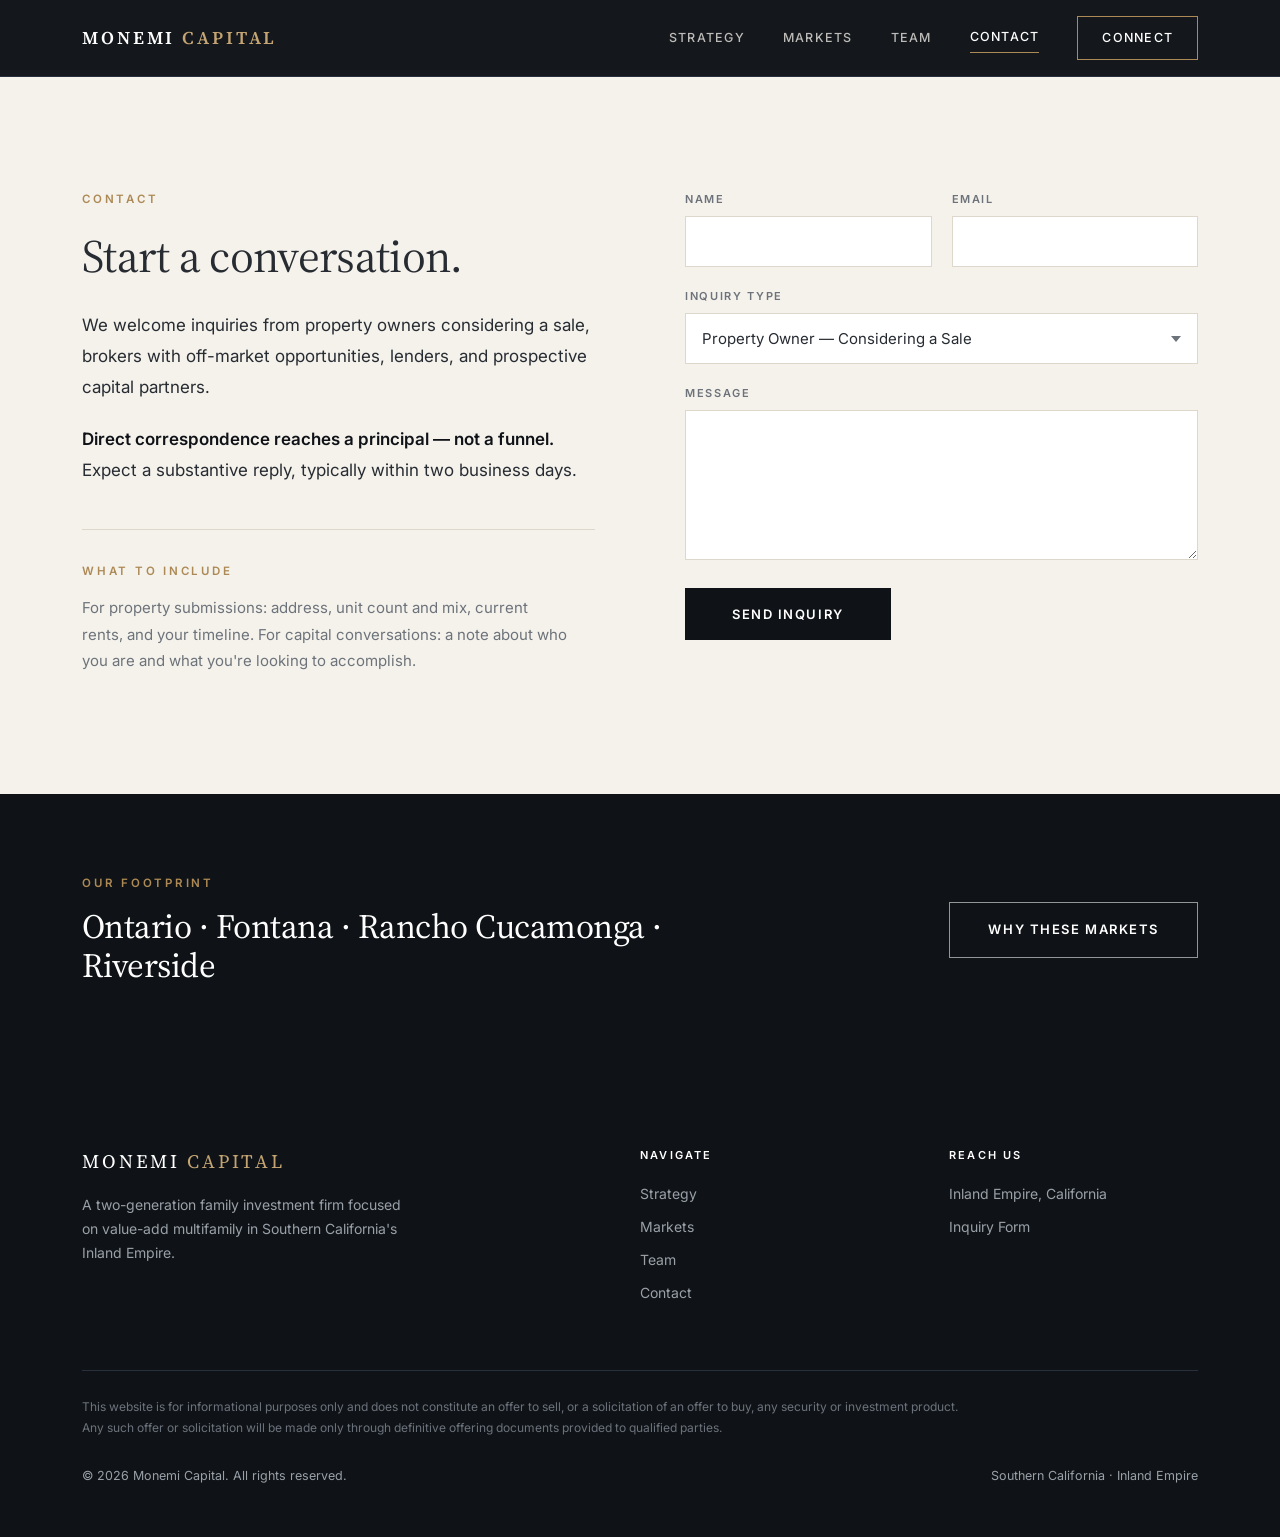
==== contact.html @ aad13a98 "Redesign as multi-page institutional site Five pages (home, strategy, markets, team, contact) plus t" ====
<!DOCTYPE html>
<html lang="en">
<head>
<meta charset="UTF-8">
<meta name="viewport" content="width=device-width, initial-scale=1.0">
<title>Contact — Monemi Capital</title>
<meta name="description" content="Contact Monemi Capital — acquisition opportunities, brokerage relationships, lending, and capital partnership inquiries. Every message reaches a principal.">
<link rel="canonical" href="https://monemicapital.com/contact.html">
<meta property="og:type" content="website">
<meta property="og:title" content="Contact — Monemi Capital">
<meta property="og:description" content="Direct correspondence reaches a principal — not a funnel.">
<meta property="og:url" content="https://monemicapital.com/contact.html">
<meta property="og:image" content="https://monemicapital.com/assets/hero.jpg">
<link rel="icon" href="data:image/svg+xml,%3Csvg xmlns='http://www.w3.org/2000/svg' viewBox='0 0 64 64'%3E%3Crect width='64' height='64' fill='%230f1317'/%3E%3Ctext x='32' y='45' font-family='Georgia,serif' font-size='36' fill='%23ad8a55' text-anchor='middle'%3EM%3C/text%3E%3C/svg%3E">
<link rel="preconnect" href="https://fonts.googleapis.com">
<link rel="preconnect" href="https://fonts.gstatic.com" crossorigin>
<link href="https://fonts.googleapis.com/css2?family=Source+Serif+4:opsz,wght@8..60,400;8..60,600&family=Inter:wght@400;500;600&display=swap" rel="stylesheet">
<link rel="stylesheet" href="styles.css">
</head>
<body>

<nav class="nav solid">
  <div class="wrap nav-inner">
    <a class="wordmark" href="index.html">Monemi <span>Capital</span></a>
    <div class="nav-links">
      <a href="strategy.html">Strategy</a>
      <a href="markets.html">Markets</a>
      <a href="team.html">Team</a>
      <a href="contact.html">Contact</a>
      <a class="nav-cta" href="contact.html">Connect</a>
    </div>
    <button class="menu-btn" aria-label="Menu"><span></span><span></span><span></span></button>
  </div>
</nav>
<div class="mobile-menu">
  <a href="index.html">Home</a>
  <a href="strategy.html">Strategy</a>
  <a href="markets.html">Markets</a>
  <a href="team.html">Team</a>
  <a href="contact.html">Contact</a>
</div>

<section style="padding-top:190px">
  <div class="wrap split text-first">
    <div class="reveal">
      <div class="label">Contact</div>
      <h2>Start a conversation.</h2>
      <div class="prose">
        <p>We welcome inquiries from property owners considering a sale, brokers with off-market opportunities, lenders, and prospective capital partners.</p>
        <p><strong>Direct correspondence reaches a principal — not a funnel.</strong> Expect a substantive reply, typically within two business days.</p>
      </div>
      <div style="margin-top:44px; border-top:1px solid var(--line); padding-top:32px">
        <div class="label" style="margin-bottom:14px">What to include</div>
        <p style="font-size:15px; color:var(--muted); max-width:54ch; line-height:1.75">For property submissions: address, unit count and mix, current rents, and your timeline. For capital conversations: a note about who you are and what you're looking to accomplish.</p>
      </div>
    </div>
    <form action="https://formsubmit.co/rjmonemi@gmail.com" method="POST" class="reveal d1">
      <input type="hidden" name="_subject" value="Monemi Capital — Website Inquiry">
      <input type="hidden" name="_next" value="https://monemicapital.com/thanks.html">
      <input type="text" name="_honey" style="display:none">
      <div class="field-row">
        <div>
          <label for="name">Name</label>
          <input type="text" id="name" name="name" required>
        </div>
        <div>
          <label for="email">Email</label>
          <input type="email" id="email" name="email" required>
        </div>
      </div>
      <div>
        <label for="interest">Inquiry Type</label>
        <select id="interest" name="inquiry_type">
          <option>Property Owner — Considering a Sale</option>
          <option>Broker — Off-Market Opportunity</option>
          <option>Lending Relationship</option>
          <option>Capital Partnership</option>
          <option>Other</option>
        </select>
      </div>
      <div>
        <label for="message">Message</label>
        <textarea id="message" name="message" required></textarea>
      </div>
      <button type="submit">Send Inquiry</button>
    </form>
  </div>
</section>

<section class="cta-band" style="padding:80px 0">
  <div class="wrap inner">
    <div class="reveal">
      <div class="label">Our Footprint</div>
      <h2 style="font-size:clamp(24px,3vw,34px)">Ontario · Fontana · Rancho Cucamonga · Riverside</h2>
    </div>
    <a class="btn btn-ghost reveal d1" href="markets.html">Why These Markets</a>
  </div>
</section>

<footer>
  <div class="wrap">
    <div class="foot-grid">
      <div>
        <div class="fm">Monemi <span>Capital</span></div>
        <p>A two-generation family investment firm focused on value-add multifamily in Southern California's Inland Empire.</p>
      </div>
      <div>
        <h4>Navigate</h4>
        <ul>
          <li><a href="strategy.html">Strategy</a></li>
          <li><a href="markets.html">Markets</a></li>
          <li><a href="team.html">Team</a></li>
          <li><a href="contact.html">Contact</a></li>
        </ul>
      </div>
      <div>
        <h4>Reach Us</h4>
        <ul>
          <li>Inland Empire, California</li>
          <li><a href="contact.html">Inquiry Form</a></li>
        </ul>
      </div>
    </div>
    <div class="disclaimer">This website is for informational purposes only and does not constitute an offer to sell, or a solicitation of an offer to buy, any security or investment product. Any such offer or solicitation will be made only through definitive offering documents provided to qualified parties.</div>
    <div class="foot-bottom">
      <div>&copy; <span id="year">2026</span> Monemi Capital. All rights reserved.</div>
      <div>Southern California · Inland Empire</div>
    </div>
  </div>
</footer>

<script src="main.js"></script>
</body>
</html>
---- styles.css ----
/* ============================================================
   Monemi Capital — shared styles
   ============================================================ */
:root {
  --ink: #0f1317;
  --ink-2: #151b21;
  --ink-3: #1c242c;
  --ivory: #f5f2ec;
  --ivory-2: #ece8e0;
  --card: #fbf9f5;
  --bronze: #ad8a55;
  --bronze-2: #c4a472;
  --text: #272c32;
  --muted: #6d737a;
  --inv: #ece9e3;
  --inv-muted: #99a0a8;
  --line: #ddd7cc;
  --line-dark: #28313b;
  --serif: 'Source Serif 4', Georgia, serif;
  --sans: 'Inter', 'Helvetica Neue', Arial, sans-serif;
}

* { margin: 0; padding: 0; box-sizing: border-box; }
html { scroll-behavior: smooth; }

body {
  font-family: var(--sans);
  color: var(--text);
  background: var(--ivory);
  font-size: 16px;
  line-height: 1.65;
  -webkit-font-smoothing: antialiased;
}

img { display: block; max-width: 100%; }
a { color: inherit; }

.wrap { max-width: 1180px; margin: 0 auto; padding: 0 32px; }
.wrap-narrow { max-width: 880px; margin: 0 auto; padding: 0 32px; }

/* ---------- Typography helpers ---------- */
.label {
  font-size: 11.5px;
  font-weight: 600;
  letter-spacing: 0.24em;
  text-transform: uppercase;
  color: var(--bronze);
  margin-bottom: 20px;
}
h1, h2, h3 { font-family: var(--serif); font-weight: 400; letter-spacing: -0.015em; }
h2 { font-size: clamp(30px, 4vw, 46px); line-height: 1.16; margin-bottom: 28px; }
.prose p { font-size: 17px; line-height: 1.8; margin-bottom: 22px; max-width: 70ch; }
.prose p:last-child { margin-bottom: 0; }
.prose strong { font-weight: 600; color: var(--ink); }

/* ---------- Buttons ---------- */
.btn {
  display: inline-block;
  padding: 16px 38px;
  background: var(--bronze);
  color: #fff;
  border: 1px solid var(--bronze);
  text-decoration: none;
  font-size: 13px;
  font-weight: 600;
  letter-spacing: 0.12em;
  text-transform: uppercase;
  transition: background .25s ease, border-color .25s ease, color .25s ease;
}
.btn:hover { background: #97774a; border-color: #97774a; }
.btn-ghost {
  background: transparent;
  color: #fff;
  border-color: rgba(255,255,255,.55);
}
.btn-ghost:hover { background: rgba(255,255,255,.1); border-color: #fff; }
.btn-ghost-dark {
  background: transparent;
  color: var(--ink);
  border-color: rgba(15,19,23,.4);
}
.btn-ghost-dark:hover { background: var(--ink); color: #fff; border-color: var(--ink); }

.text-link {
  display: inline-block;
  margin-top: 26px;
  color: var(--ink);
  text-decoration: none;
  font-size: 13px;
  font-weight: 600;
  letter-spacing: 0.12em;
  text-transform: uppercase;
  border-bottom: 1px solid var(--bronze);
  padding-bottom: 5px;
  transition: color .2s ease;
}
.text-link:hover { color: var(--bronze); }

/* ---------- Navigation ---------- */
.nav {
  position: fixed;
  top: 0; left: 0; right: 0;
  z-index: 200;
  transition: background .35s ease, border-color .35s ease, padding .35s ease;
  border-bottom: 1px solid transparent;
  background: linear-gradient(rgba(10,13,17,.55), rgba(10,13,17,0));
}
.nav.solid, .nav.scrolled {
  background: rgba(13,17,21,.97);
  border-bottom-color: var(--line-dark);
  backdrop-filter: blur(10px);
}
.nav-inner {
  display: flex;
  align-items: center;
  justify-content: space-between;
  height: 76px;
}
.nav.scrolled .nav-inner { height: 64px; }
.wordmark {
  font-family: var(--serif);
  font-size: 18px;
  font-weight: 600;
  letter-spacing: 0.16em;
  text-transform: uppercase;
  color: #fff;
  text-decoration: none;
  z-index: 220;
}
.wordmark span { color: var(--bronze-2); }
.nav-links { display: flex; align-items: center; gap: 38px; }
.nav-links a {
  color: rgba(236,233,227,.78);
  text-decoration: none;
  font-size: 12.5px;
  font-weight: 500;
  letter-spacing: 0.1em;
  text-transform: uppercase;
  transition: color .2s ease;
  padding: 4px 0;
}
.nav-links a:hover, .nav-links a.active { color: #fff; }
.nav-links a.active { border-bottom: 1px solid var(--bronze); }
.nav-cta {
  padding: 11px 24px !important;
  border: 1px solid var(--bronze);
  color: #fff !important;
}
.nav-cta:hover { background: var(--bronze); }

.menu-btn {
  display: none;
  background: none;
  border: none;
  cursor: pointer;
  z-index: 220;
  padding: 10px 0 10px 10px;
}
.menu-btn span {
  display: block;
  width: 26px; height: 2px;
  background: #fff;
  margin: 6px 0;
  transition: transform .3s ease, opacity .3s ease;
}
.menu-open .menu-btn span:nth-child(1) { transform: translateY(8px) rotate(45deg); }
.menu-open .menu-btn span:nth-child(2) { opacity: 0; }
.menu-open .menu-btn span:nth-child(3) { transform: translateY(-8px) rotate(-45deg); }

.mobile-menu {
  position: fixed;
  inset: 0;
  background: var(--ink);
  z-index: 210;
  display: flex;
  flex-direction: column;
  justify-content: center;
  padding: 0 36px;
  opacity: 0;
  visibility: hidden;
  transition: opacity .35s ease, visibility .35s ease;
}
.menu-open .mobile-menu { opacity: 1; visibility: visible; }
.mobile-menu a {
  font-family: var(--serif);
  font-size: 34px;
  color: var(--inv);
  text-decoration: none;
  padding: 14px 0;
  border-bottom: 1px solid var(--line-dark);
}
.mobile-menu a:hover { color: var(--bronze-2); }

/* ---------- Hero (home) ---------- */
.hero {
  position: relative;
  min-height: 92vh;
  display: flex;
  align-items: flex-end;
  color: #fff;
  background: var(--ink);
}
.hero-bg {
  position: absolute; inset: 0;
  background-size: cover;
  background-position: center;
}
.hero-bg::after {
  content: "";
  position: absolute; inset: 0;
  background:
    linear-gradient(180deg, rgba(10,13,17,.42) 0%, rgba(10,13,17,.25) 45%, rgba(10,13,17,.82) 100%);
}
.hero-content {
  position: relative;
  z-index: 2;
  width: 100%;
  padding: 0 0 96px;
}
.hero .label { color: var(--bronze-2); }
.hero h1 {
  font-size: clamp(42px, 6.2vw, 76px);
  line-height: 1.08;
  max-width: 850px;
  margin-bottom: 30px;
}
.hero .lede {
  max-width: 640px;
  font-size: 18px;
  line-height: 1.75;
  color: rgba(236,233,227,.85);
  margin-bottom: 44px;
}
.hero-actions { display: flex; gap: 18px; flex-wrap: wrap; }

/* ---------- Page hero (subpages) ---------- */
.page-hero {
  position: relative;
  min-height: 52vh;
  display: flex;
  align-items: flex-end;
  color: #fff;
  background: var(--ink);
}
.page-hero-bg {
  position: absolute; inset: 0;
  background-size: cover;
  background-position: center;
}
.page-hero-bg::after {
  content: "";
  position: absolute; inset: 0;
  background: linear-gradient(180deg, rgba(10,13,17,.5) 0%, rgba(10,13,17,.78) 100%);
}
.page-hero .wrap { position: relative; z-index: 2; padding-bottom: 64px; padding-top: 160px; }
.page-hero h1 { font-size: clamp(38px, 5vw, 62px); line-height: 1.1; max-width: 800px; }
.page-hero .label { color: var(--bronze-2); margin-bottom: 16px; }
.page-hero .sub {
  margin-top: 20px;
  max-width: 620px;
  font-size: 17px;
  color: rgba(236,233,227,.82);
}

/* ---------- Sections ---------- */
section { padding: 120px 0; }
section.tight { padding: 90px 0; }
.dark { background: var(--ink); color: var(--inv); }
.dark h2 { color: #fff; }
.dark .prose p { color: var(--inv-muted); }
.tinted { background: var(--ivory-2); }

/* statement band */
.statement {
  font-family: var(--serif);
  font-size: clamp(24px, 3vw, 36px);
  line-height: 1.4;
  max-width: 880px;
}
.statement em { font-style: normal; color: var(--bronze); }

/* ---------- Stats band ---------- */
.stats {
  display: grid;
  grid-template-columns: repeat(4, 1fr);
  border-top: 1px solid var(--line-dark);
}
.stats > div { padding: 38px 36px 0 0; }
.stats dt {
  font-size: 11px;
  font-weight: 600;
  letter-spacing: 0.2em;
  text-transform: uppercase;
  color: var(--inv-muted);
  margin-bottom: 12px;
}
.stats dd {
  font-family: var(--serif);
  font-size: clamp(30px, 3vw, 44px);
  color: #fff;
  line-height: 1.1;
}
.stats dd small {
  display: block;
  font-family: var(--sans);
  font-size: 13px;
  color: var(--inv-muted);
  margin-top: 10px;
  line-height: 1.5;
}

/* ---------- Split layouts ---------- */
.split {
  display: grid;
  grid-template-columns: 1fr 1fr;
  gap: 90px;
  align-items: center;
}
.split.text-first { align-items: start; }
.frame { overflow: hidden; }
.frame img {
  width: 100%; height: 100%;
  object-fit: cover;
  transition: transform 1.2s cubic-bezier(.2,.6,.2,1);
}
.frame:hover img { transform: scale(1.045); }
.frame.tall { aspect-ratio: 4/4.6; }
.frame.wide { aspect-ratio: 16/10; }

/* ---------- Phase grid ---------- */
.phases {
  display: grid;
  grid-template-columns: repeat(2, 1fr);
  gap: 1px;
  background: var(--line-dark);
  border: 1px solid var(--line-dark);
}
.phase { background: var(--ink-2); padding: 46px 42px; transition: background .3s ease; }
.phase:hover { background: var(--ink-3); }
.phase .num {
  font-family: var(--serif);
  font-size: 15px;
  color: var(--bronze-2);
  letter-spacing: .12em;
  margin-bottom: 18px;
}
.phase h3 { font-size: 23px; color: #fff; margin-bottom: 14px; }
.phase p { font-size: 15px; line-height: 1.75; color: var(--inv-muted); }

/* light variant */
.phases.light { background: var(--line); border-color: var(--line); }
.phases.light .phase { background: var(--card); }
.phases.light .phase:hover { background: #fff; }
.phases.light .phase h3 { color: var(--ink); }
.phases.light .phase p { color: var(--muted); }

/* ---------- Detail grid ---------- */
.detail-grid {
  display: grid;
  grid-template-columns: repeat(3, 1fr);
  border-top: 1px solid var(--line);
  border-left: 1px solid var(--line);
}
.detail-grid > div {
  border-right: 1px solid var(--line);
  border-bottom: 1px solid var(--line);
  padding: 34px 30px;
  background: var(--card);
}
.detail-grid h3 {
  font-family: var(--sans);
  font-size: 11px;
  font-weight: 600;
  letter-spacing: .18em;
  text-transform: uppercase;
  color: var(--muted);
  margin-bottom: 12px;
}
.detail-grid p { font-family: var(--serif); font-size: 19px; line-height: 1.45; }

/* ---------- Market cards ---------- */
.market-grid {
  display: grid;
  grid-template-columns: repeat(2, 1fr);
  gap: 28px;
}
.market-card {
  background: var(--card);
  border: 1px solid var(--line);
  border-top: 3px solid var(--bronze);
  padding: 44px 40px;
}
.market-card h3 { font-size: 26px; margin-bottom: 6px; }
.market-card .tag {
  font-size: 11px;
  font-weight: 600;
  letter-spacing: .18em;
  text-transform: uppercase;
  color: var(--bronze);
  margin-bottom: 18px;
}
.market-card p { font-size: 15.5px; line-height: 1.75; color: var(--muted); }

/* ---------- Team ---------- */
.member-row {
  display: grid;
  grid-template-columns: 280px 1fr;
  gap: 70px;
  padding: 70px 0;
  border-top: 1px solid var(--line);
  align-items: start;
}
.member-row:last-of-type { border-bottom: 1px solid var(--line); }
.monogram {
  aspect-ratio: 1/1.1;
  background: var(--ink);
  display: flex;
  align-items: center;
  justify-content: center;
  font-family: var(--serif);
  font-size: 56px;
  color: var(--bronze-2);
  letter-spacing: .05em;
}
.member-row h3 { font-size: 30px; margin-bottom: 6px; }
.member-row .role {
  font-size: 12px;
  font-weight: 600;
  letter-spacing: .16em;
  text-transform: uppercase;
  color: var(--bronze);
  margin-bottom: 24px;
}
.member-row p { font-size: 16px; line-height: 1.8; margin-bottom: 18px; max-width: 64ch; }
.member-row p:last-child { margin-bottom: 0; }
.member-row .edu {
  font-size: 14px;
  color: var(--muted);
  border-left: 2px solid var(--bronze);
  padding-left: 18px;
  line-height: 1.7;
}

/* ---------- Value trio ---------- */
.trio {
  display: grid;
  grid-template-columns: repeat(3, 1fr);
  gap: 60px;
}
.trio h3 { font-size: 21px; margin-bottom: 14px; }
.trio h3::before {
  content: "";
  display: block;
  width: 34px; height: 2px;
  background: var(--bronze);
  margin-bottom: 22px;
}
.trio p { font-size: 15px; line-height: 1.75; color: var(--muted); }
.dark .trio p { color: var(--inv-muted); }

/* ---------- CTA band ---------- */
.cta-band { background: var(--ink); color: #fff; padding: 110px 0; }
.cta-band .inner {
  display: flex;
  align-items: center;
  justify-content: space-between;
  gap: 50px;
  flex-wrap: wrap;
}
.cta-band h2 { margin-bottom: 0; max-width: 640px; }
.cta-band .label { margin-bottom: 14px; }

/* ---------- Forms ---------- */
form { display: grid; gap: 20px; }
.field-row { display: grid; grid-template-columns: 1fr 1fr; gap: 20px; }
label {
  display: block;
  font-size: 11px;
  font-weight: 600;
  letter-spacing: .15em;
  text-transform: uppercase;
  color: var(--muted);
  margin-bottom: 8px;
}
input, textarea, select {
  width: 100%;
  padding: 15px 16px;
  border: 1px solid var(--line);
  background: #fff;
  font-family: var(--sans);
  font-size: 15px;
  color: var(--text);
  transition: border-color .2s ease;
  border-radius: 0;
  appearance: none;
  -webkit-appearance: none;
}
select {
  background-image: url("data:image/svg+xml;charset=utf8,%3Csvg xmlns='http://www.w3.org/2000/svg' width='10' height='6'%3E%3Cpath d='M0 0l5 6 5-6z' fill='%236d737a'/%3E%3C/svg%3E");
  background-repeat: no-repeat;
  background-position: right 16px center;
}
input:focus, textarea:focus, select:focus { outline: none; border-color: var(--bronze); }
textarea { resize: vertical; min-height: 150px; }
button[type="submit"] {
  justify-self: start;
  padding: 17px 46px;
  background: var(--ink);
  color: #fff;
  border: 1px solid var(--ink);
  font-family: var(--sans);
  font-size: 13px;
  font-weight: 600;
  letter-spacing: .12em;
  text-transform: uppercase;
  cursor: pointer;
  transition: background .25s ease;
}
button[type="submit"]:hover { background: var(--bronze); border-color: var(--bronze); }

/* ---------- Footer ---------- */
footer {
  background: var(--ink);
  color: var(--inv-muted);
  padding: 80px 0 50px;
  font-size: 14px;
}
.foot-grid {
  display: grid;
  grid-template-columns: 2fr 1fr 1fr;
  gap: 60px;
  padding-bottom: 56px;
  border-bottom: 1px solid var(--line-dark);
}
.foot-grid .fm {
  font-family: var(--serif);
  font-size: 19px;
  letter-spacing: .15em;
  text-transform: uppercase;
  color: #fff;
  margin-bottom: 16px;
}
.foot-grid .fm span { color: var(--bronze-2); }
.foot-grid p { max-width: 36ch; line-height: 1.7; }
.foot-grid h4 {
  font-family: var(--sans);
  font-size: 11px;
  font-weight: 600;
  letter-spacing: .2em;
  text-transform: uppercase;
  color: #fff;
  margin-bottom: 18px;
}
.foot-grid ul { list-style: none; }
.foot-grid li { margin-bottom: 10px; }
.foot-grid a { color: var(--inv-muted); text-decoration: none; transition: color .2s ease; }
.foot-grid a:hover { color: #fff; }
.foot-bottom {
  display: flex;
  justify-content: space-between;
  gap: 20px;
  flex-wrap: wrap;
  padding-top: 28px;
  font-size: 12.5px;
}
.disclaimer {
  margin-top: 26px;
  font-size: 12px;
  line-height: 1.7;
  color: #6c727c;
  max-width: 900px;
}

/* ---------- Reveal animations ---------- */
.reveal {
  opacity: 0;
  transform: translateY(26px);
  transition: opacity .9s cubic-bezier(.2,.6,.2,1), transform .9s cubic-bezier(.2,.6,.2,1);
}
.reveal.in { opacity: 1; transform: none; }
.reveal.d1 { transition-delay: .12s; }
.reveal.d2 { transition-delay: .24s; }
.reveal.d3 { transition-delay: .36s; }
@media (prefers-reduced-motion: reduce) {
  .reveal { opacity: 1; transform: none; transition: none; }
  html { scroll-behavior: auto; }
}

/* ---------- Responsive ---------- */
@media (max-width: 980px) {
  .split { grid-template-columns: 1fr; gap: 50px; }
  .stats { grid-template-columns: repeat(2, 1fr); gap: 0 30px; }
  .trio { grid-template-columns: 1fr; gap: 44px; }
  .member-row { grid-template-columns: 1fr; gap: 36px; }
  .monogram { max-width: 220px; }
  .detail-grid { grid-template-columns: repeat(2, 1fr); }
}
@media (max-width: 820px) {
  .nav-links { display: none; }
  .menu-btn { display: block; }
  section { padding: 84px 0; }
  .hero { min-height: 86vh; }
  .hero-content { padding-bottom: 70px; }
  .phases { grid-template-columns: 1fr; }
  .market-grid { grid-template-columns: 1fr; }
  .field-row { grid-template-columns: 1fr; }
  .foot-grid { grid-template-columns: 1fr; gap: 40px; }
  .cta-band .inner { flex-direction: column; align-items: flex-start; }
}
@media (max-width: 560px) {
  .wrap, .wrap-narrow { padding: 0 22px; }
  .detail-grid { grid-template-columns: 1fr; }
  .stats { grid-template-columns: 1fr 1fr; }
}
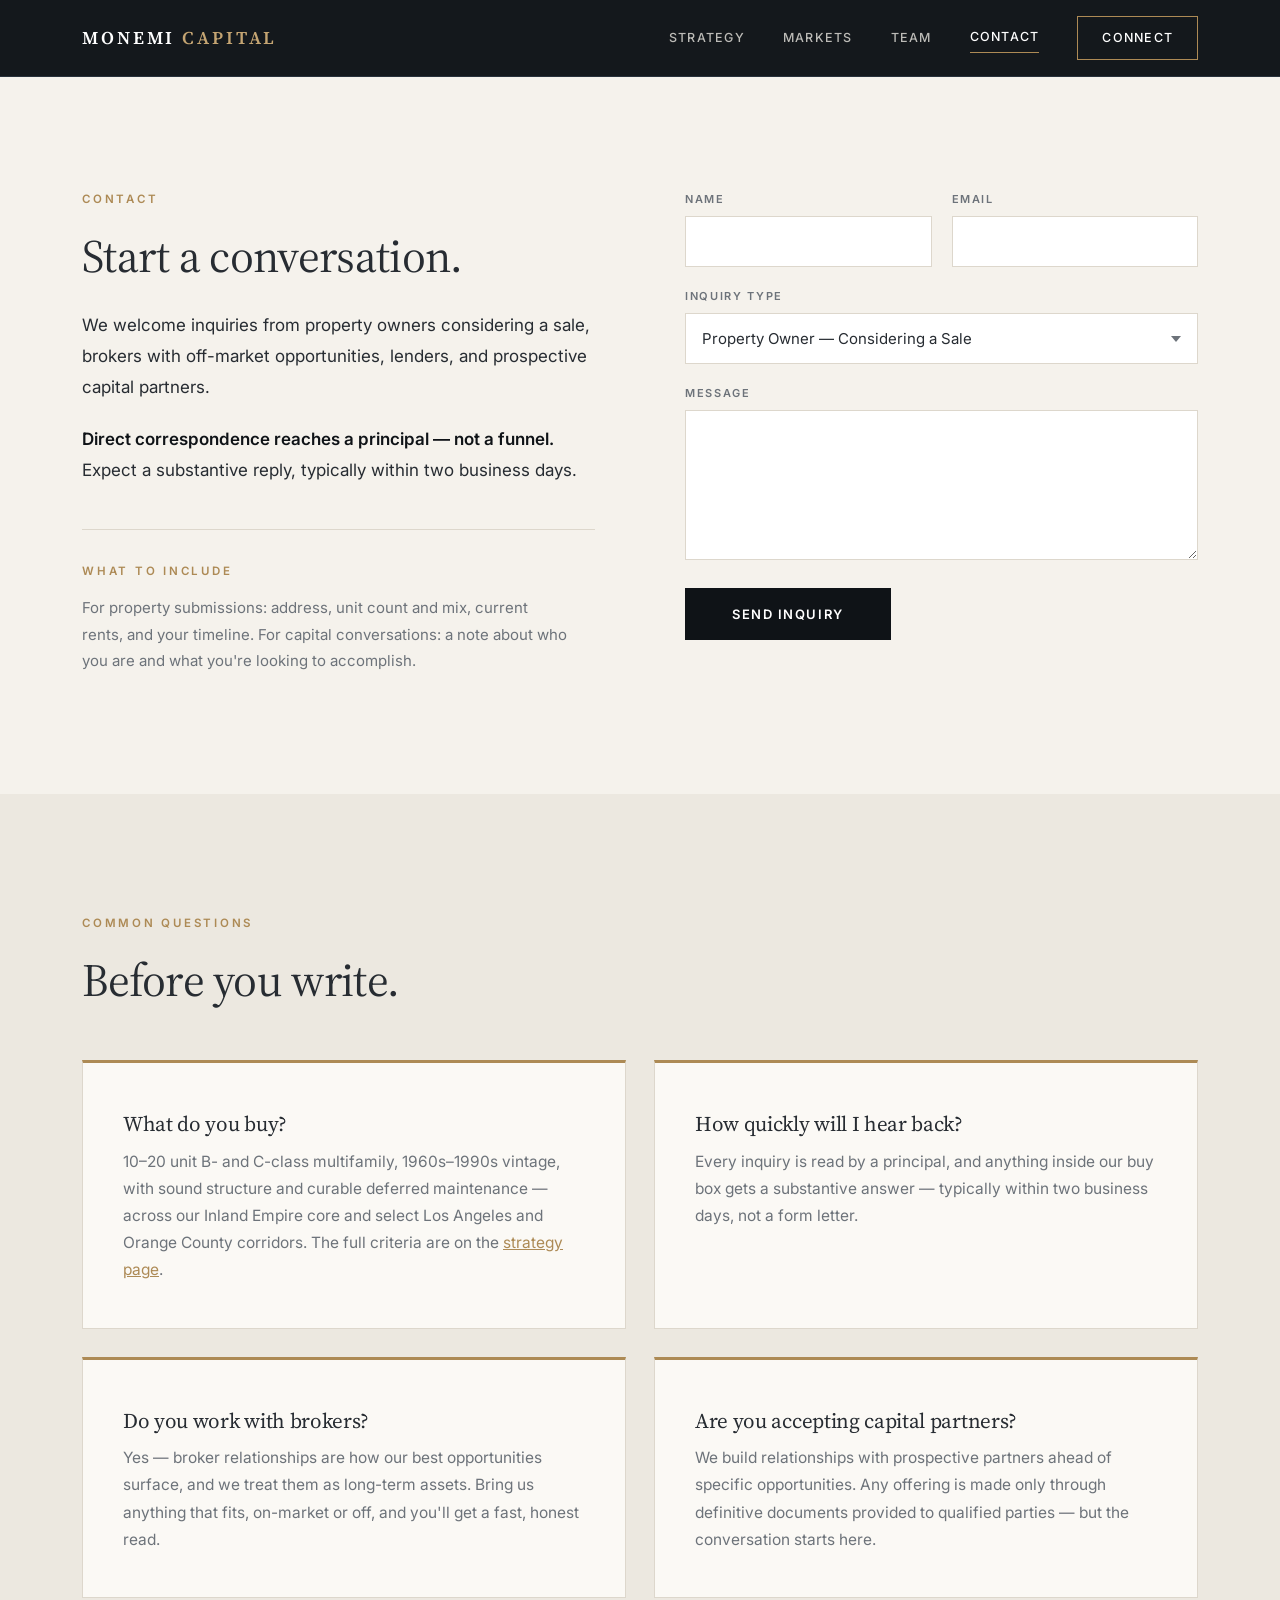
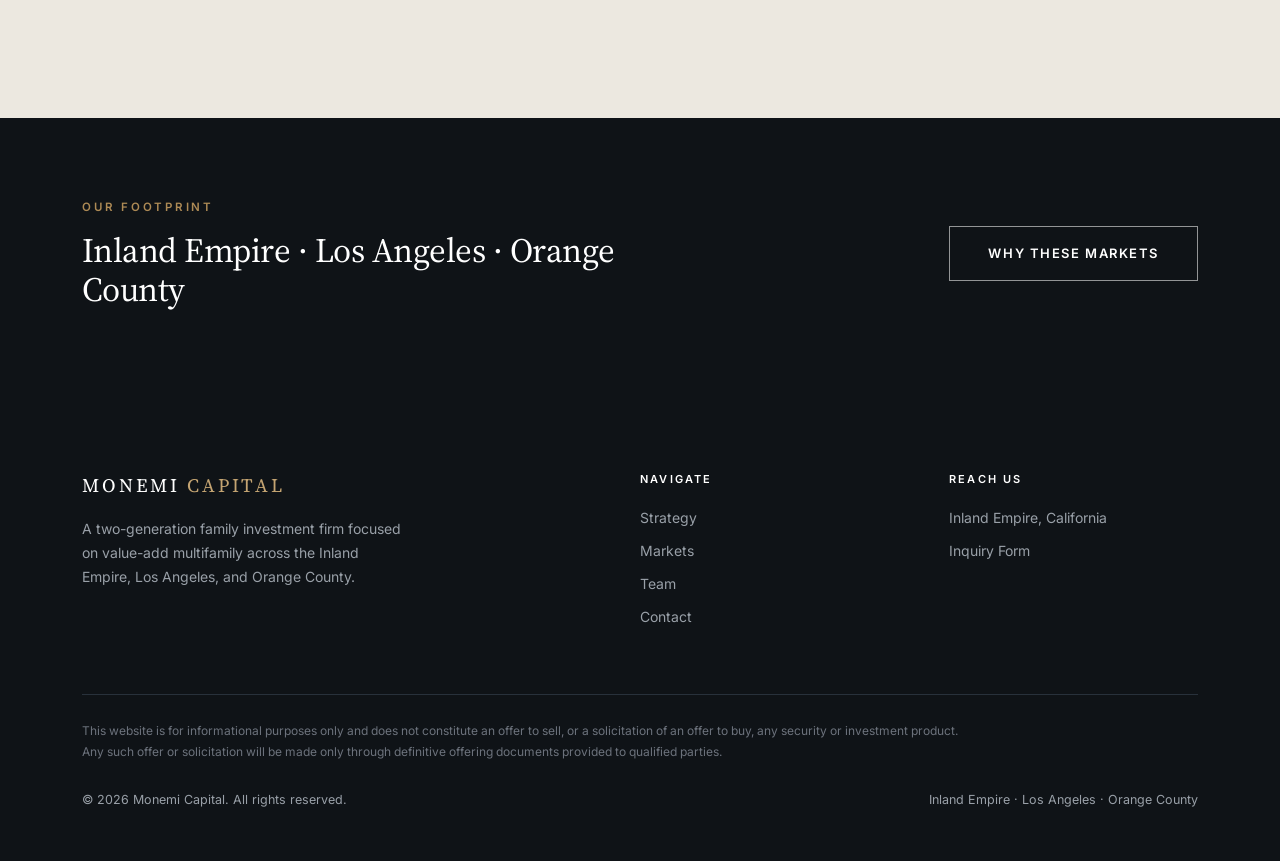
==== commit 218fcf11: "Expand footprint to LA and Orange County; add 40-year heritage - Geography: IE core plus selective L" ====
--- a/contact.html
+++ b/contact.html
@@ -56,6 +56,7 @@
     </div>
     <form action="https://formsubmit.co/rjmonemi@gmail.com" method="POST" class="reveal d1">
       <input type="hidden" name="_subject" value="Monemi Capital — Website Inquiry">
+      <input type="hidden" name="_cc" value="ssmonemi@yahoo.com">
       <input type="hidden" name="_next" value="https://monemicapital.com/thanks.html">
       <input type="text" name="_honey" style="display:none">
       <div class="field-row">
@@ -87,11 +88,36 @@
   </div>
 </section>
 
+<section class="tinted">
+  <div class="wrap">
+    <div class="label reveal">Common Questions</div>
+    <h2 class="reveal d1">Before you write.</h2>
+    <div class="market-grid" style="margin-top:54px">
+      <div class="market-card reveal">
+        <h3 style="font-size:21px">What do you buy?</h3>
+        <p>10–20 unit B- and C-class multifamily, 1960s–1990s vintage, with sound structure and curable deferred maintenance — across our Inland Empire core and select Los Angeles and Orange County corridors. The full criteria are on the <a href="strategy.html" style="color:var(--bronze)">strategy page</a>.</p>
+      </div>
+      <div class="market-card reveal d1">
+        <h3 style="font-size:21px">How quickly will I hear back?</h3>
+        <p>Every inquiry is read by a principal, and anything inside our buy box gets a substantive answer — typically within two business days, not a form letter.</p>
+      </div>
+      <div class="market-card reveal">
+        <h3 style="font-size:21px">Do you work with brokers?</h3>
+        <p>Yes — broker relationships are how our best opportunities surface, and we treat them as long-term assets. Bring us anything that fits, on-market or off, and you'll get a fast, honest read.</p>
+      </div>
+      <div class="market-card reveal d1">
+        <h3 style="font-size:21px">Are you accepting capital partners?</h3>
+        <p>We build relationships with prospective partners ahead of specific opportunities. Any offering is made only through definitive documents provided to qualified parties — but the conversation starts here.</p>
+      </div>
+    </div>
+  </div>
+</section>
+
 <section class="cta-band" style="padding:80px 0">
   <div class="wrap inner">
     <div class="reveal">
       <div class="label">Our Footprint</div>
-      <h2 style="font-size:clamp(24px,3vw,34px)">Ontario · Fontana · Rancho Cucamonga · Riverside</h2>
+      <h2 style="font-size:clamp(24px,3vw,34px)">Inland Empire · Los Angeles · Orange County</h2>
     </div>
     <a class="btn btn-ghost reveal d1" href="markets.html">Why These Markets</a>
   </div>
@@ -102,7 +128,7 @@
     <div class="foot-grid">
       <div>
         <div class="fm">Monemi <span>Capital</span></div>
-        <p>A two-generation family investment firm focused on value-add multifamily in Southern California's Inland Empire.</p>
+        <p>A two-generation family investment firm focused on value-add multifamily across the Inland Empire, Los Angeles, and Orange County.</p>
       </div>
       <div>
         <h4>Navigate</h4>
@@ -124,7 +150,7 @@
     <div class="disclaimer">This website is for informational purposes only and does not constitute an offer to sell, or a solicitation of an offer to buy, any security or investment product. Any such offer or solicitation will be made only through definitive offering documents provided to qualified parties.</div>
     <div class="foot-bottom">
       <div>&copy; <span id="year">2026</span> Monemi Capital. All rights reserved.</div>
-      <div>Southern California · Inland Empire</div>
+      <div>Inland Empire · Los Angeles · Orange County</div>
     </div>
   </div>
 </footer>
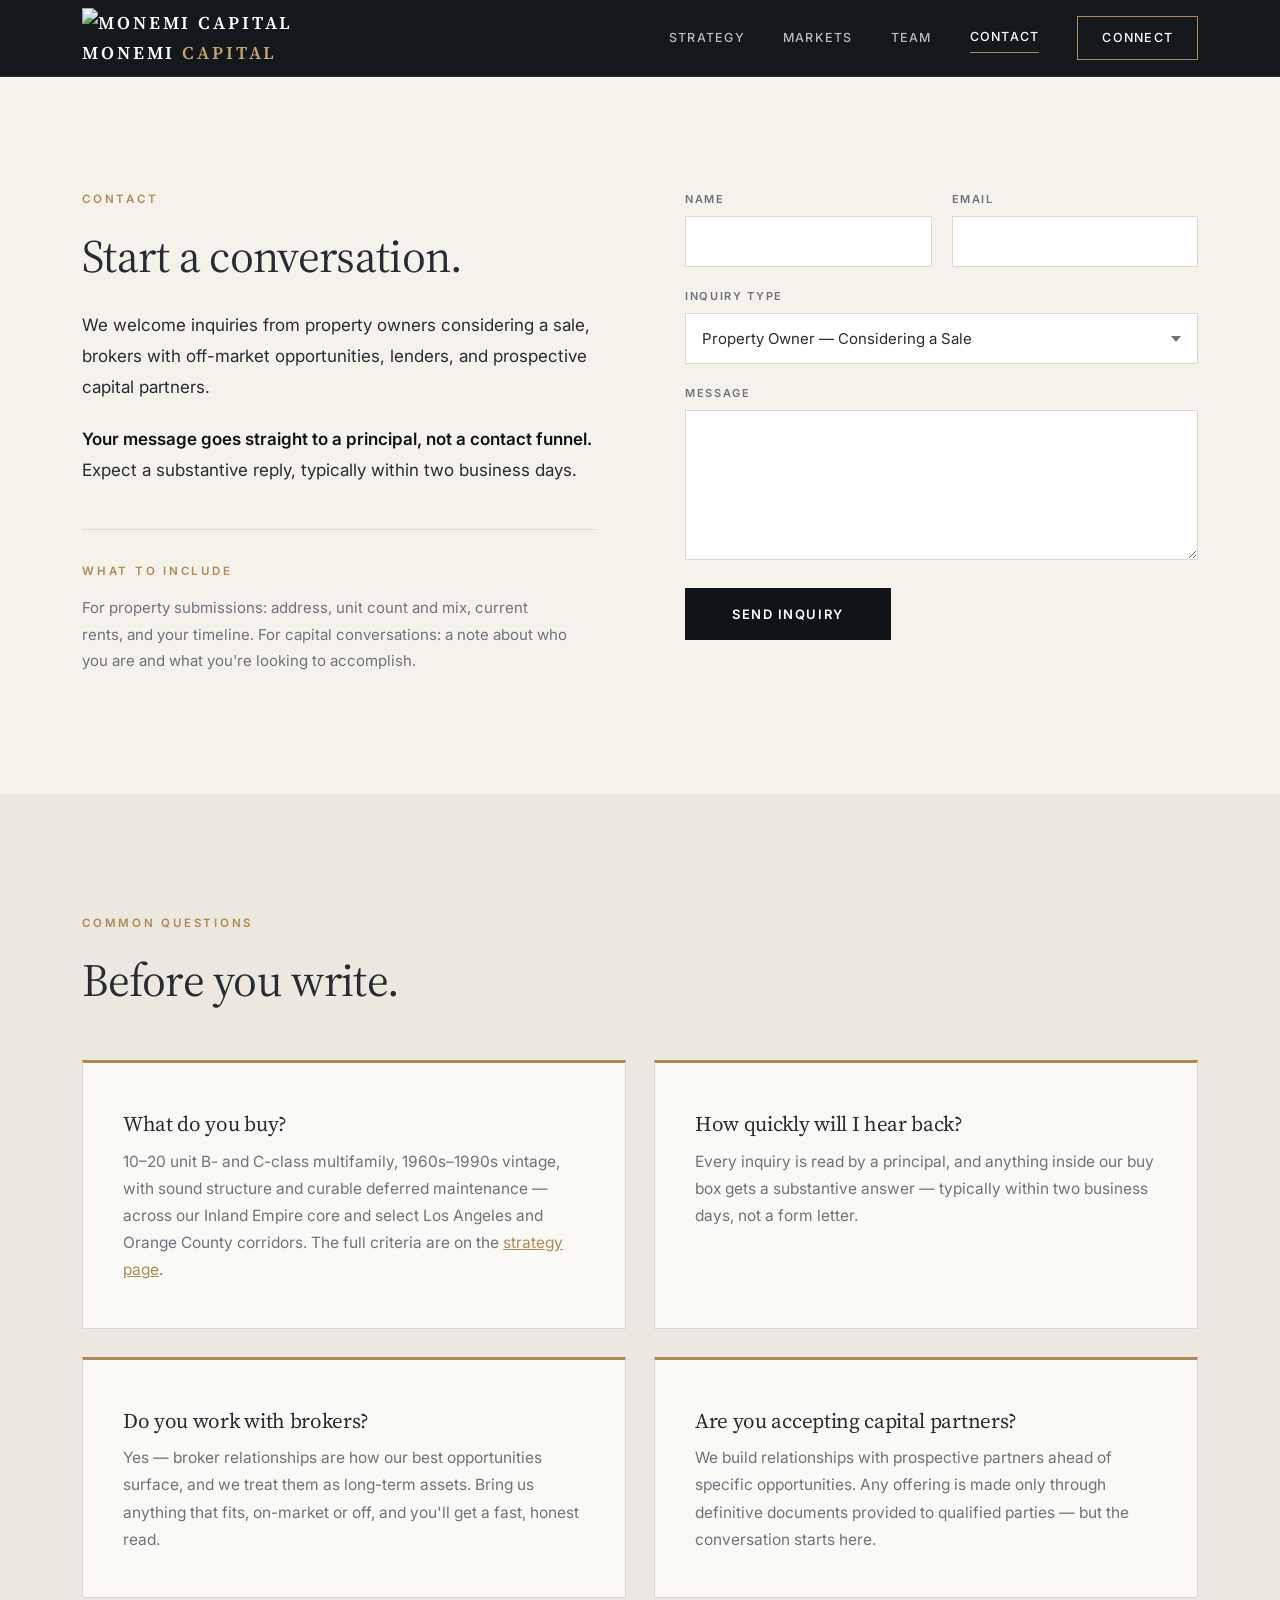
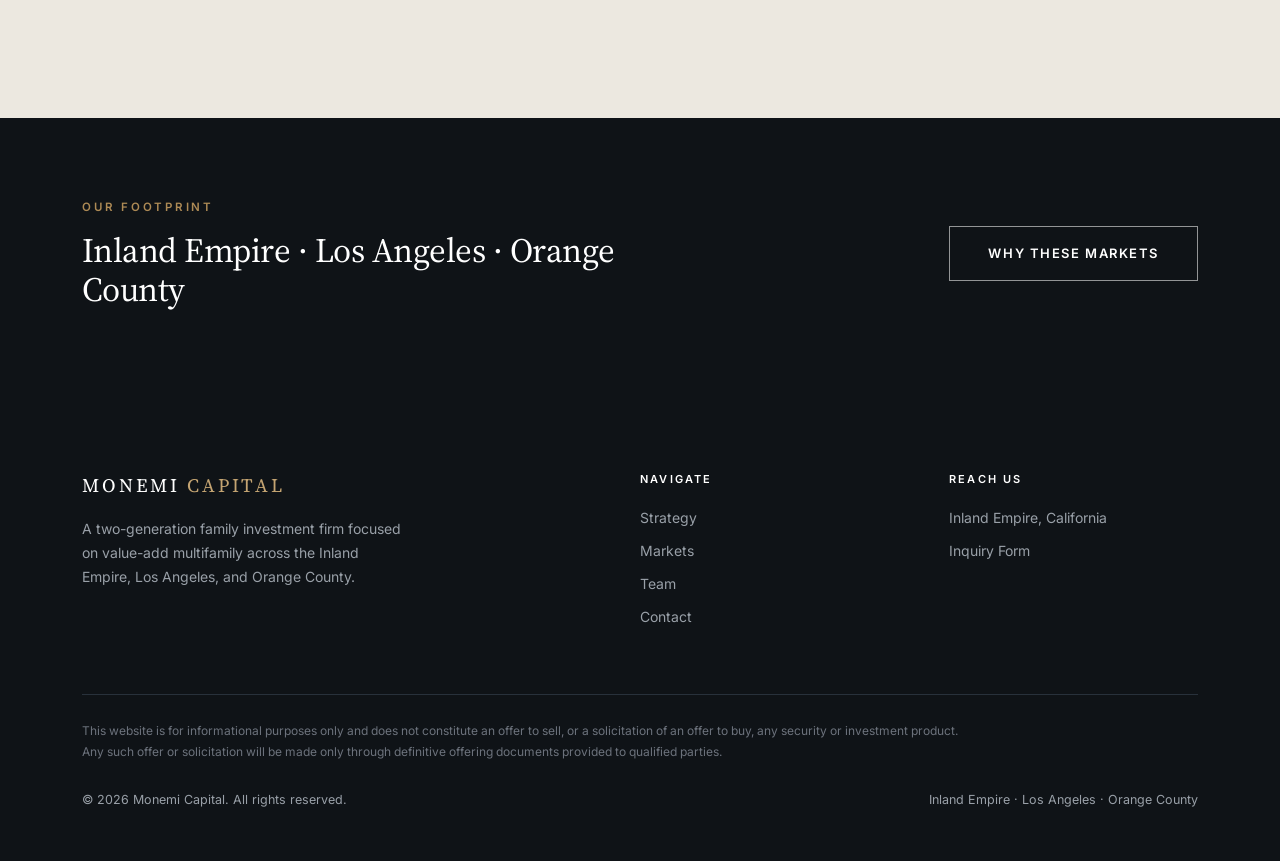
==== commit c0dd0573: "Update bio to financial engineering; plainer copy across pages - Ryan's bio: M.S. Financial Engineer" ====
--- a/contact.html
+++ b/contact.html
@@ -10,8 +10,8 @@
 <meta property="og:title" content="Contact — Monemi Capital">
 <meta property="og:description" content="Direct correspondence reaches a principal — not a funnel.">
 <meta property="og:url" content="https://monemicapital.com/contact.html">
-<meta property="og:image" content="https://monemicapital.com/assets/hero.jpg">
-<link rel="icon" href="data:image/svg+xml,%3Csvg xmlns='http://www.w3.org/2000/svg' viewBox='0 0 64 64'%3E%3Crect width='64' height='64' fill='%230f1317'/%3E%3Ctext x='32' y='45' font-family='Georgia,serif' font-size='36' fill='%23ad8a55' text-anchor='middle'%3EM%3C/text%3E%3C/svg%3E">
+<meta property="og:image" content="https://monemicapital.com/assets/og.png">
+<link rel="icon" type="image/png" href="assets/favicon.png">
 <link rel="preconnect" href="https://fonts.googleapis.com">
 <link rel="preconnect" href="https://fonts.gstatic.com" crossorigin>
 <link href="https://fonts.googleapis.com/css2?family=Source+Serif+4:opsz,wght@8..60,400;8..60,600&family=Inter:wght@400;500;600&display=swap" rel="stylesheet">
@@ -21,7 +21,7 @@
 
 <nav class="nav solid">
   <div class="wrap nav-inner">
-    <a class="wordmark" href="index.html">Monemi <span>Capital</span></a>
+    <a class="wordmark" href="index.html"><img src="assets/logo-m-ivory.png" alt="Monemi Capital">Monemi <span>Capital</span></a>
     <div class="nav-links">
       <a href="strategy.html">Strategy</a>
       <a href="markets.html">Markets</a>
@@ -47,7 +47,7 @@
       <h2>Start a conversation.</h2>
       <div class="prose">
         <p>We welcome inquiries from property owners considering a sale, brokers with off-market opportunities, lenders, and prospective capital partners.</p>
-        <p><strong>Direct correspondence reaches a principal — not a funnel.</strong> Expect a substantive reply, typically within two business days.</p>
+        <p><strong>Your message goes straight to a principal, not a contact funnel.</strong> Expect a substantive reply, typically within two business days.</p>
       </div>
       <div style="margin-top:44px; border-top:1px solid var(--line); padding-top:32px">
         <div class="label" style="margin-bottom:14px">What to include</div>
@@ -127,7 +127,7 @@
   <div class="wrap">
     <div class="foot-grid">
       <div>
-        <div class="fm">Monemi <span>Capital</span></div>
+        <div class="fm"><img src="assets/logo-m-ivory.png" alt="">Monemi <span>Capital</span></div>
         <p>A two-generation family investment firm focused on value-add multifamily across the Inland Empire, Los Angeles, and Orange County.</p>
       </div>
       <div>
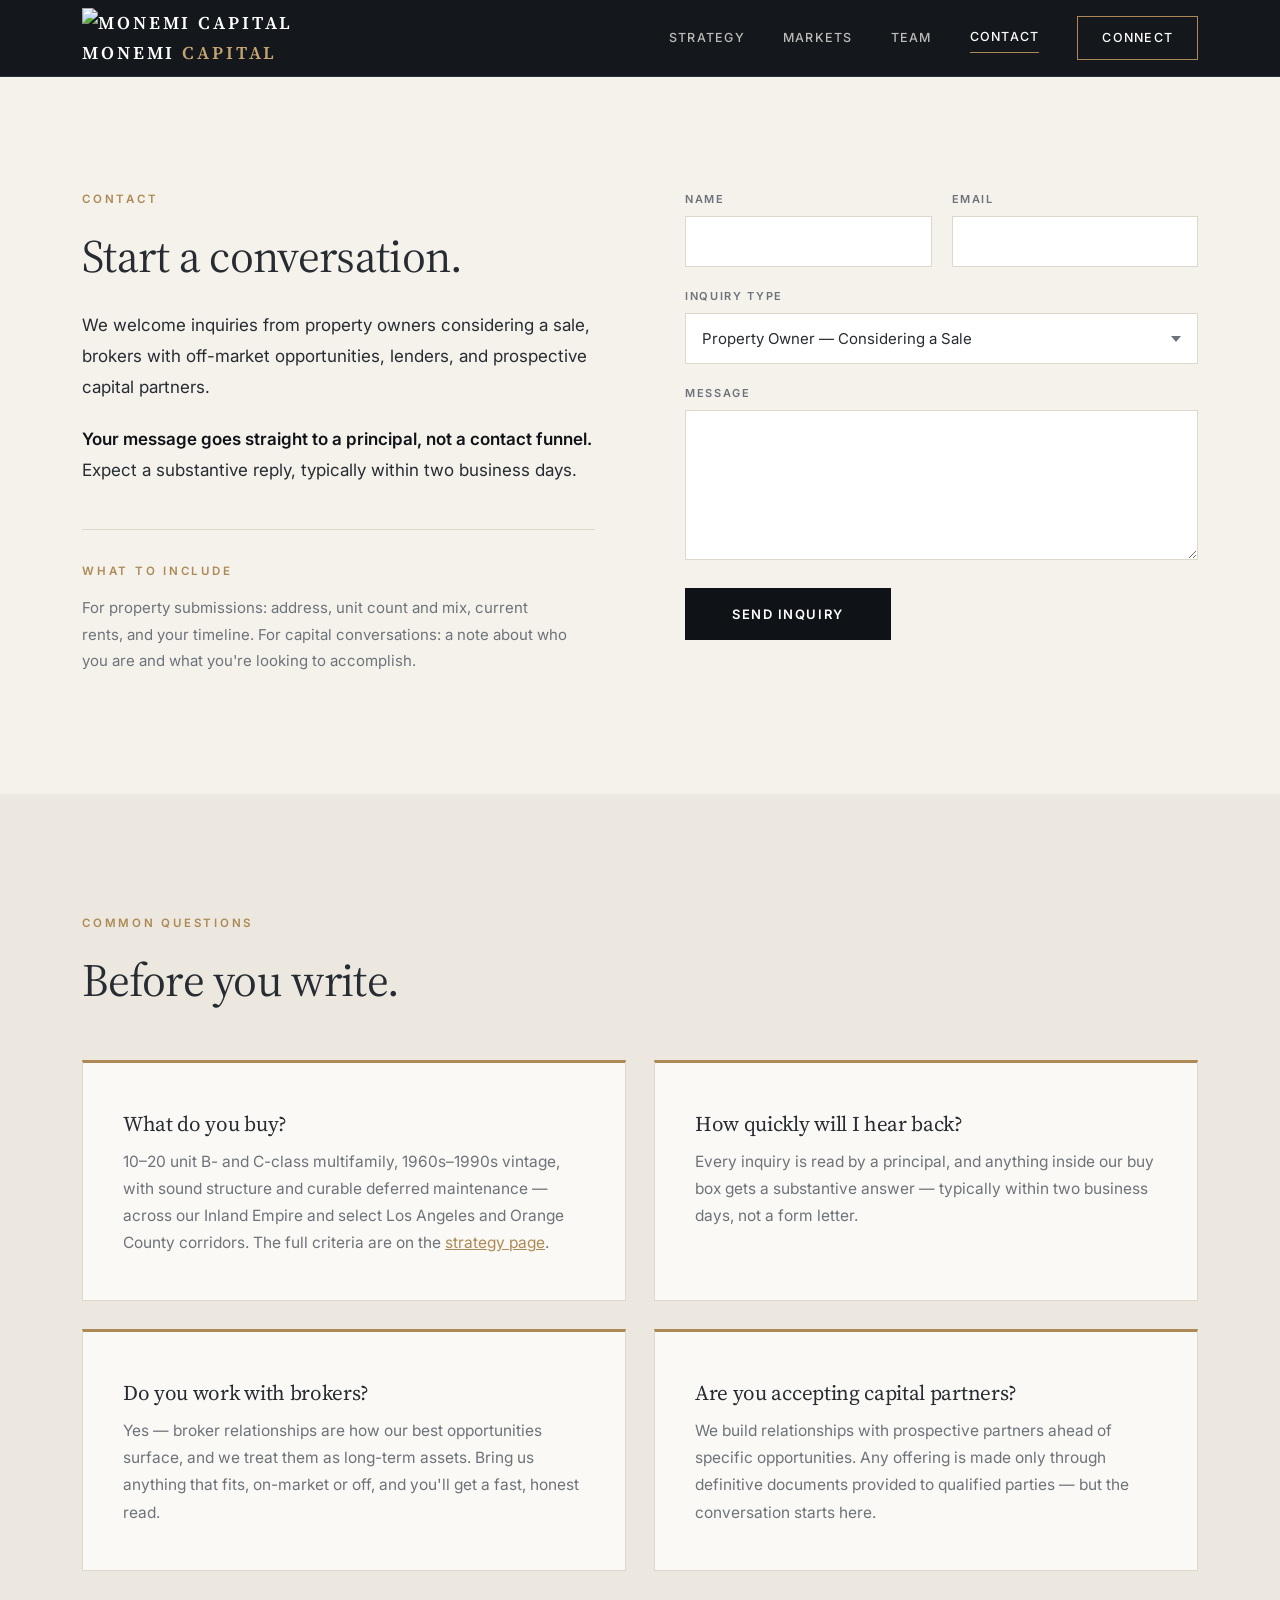
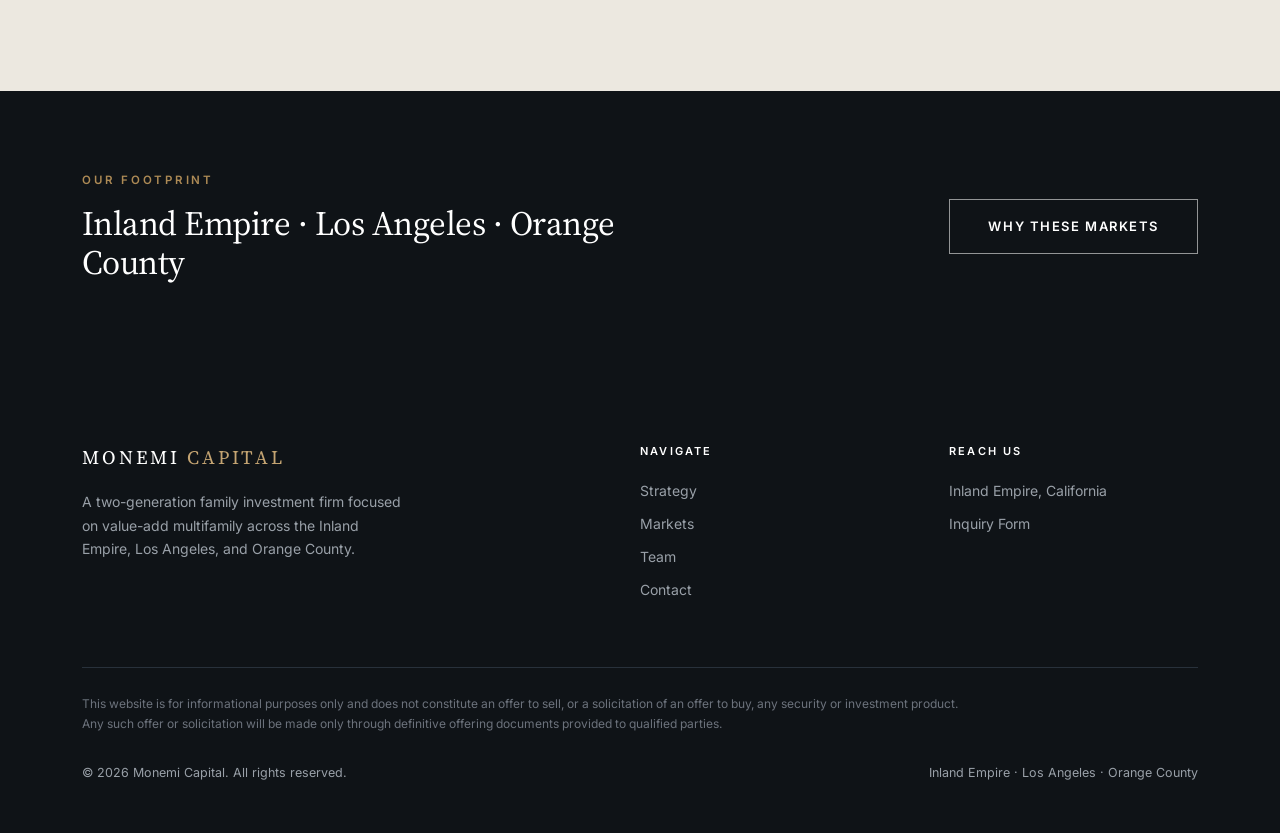
==== commit 58e38cba: "Drop "Core" from Inland Empire branding; finalize FE credential - Remove the "Core" label across hea" ====
--- a/contact.html
+++ b/contact.html
@@ -95,7 +95,7 @@
     <div class="market-grid" style="margin-top:54px">
       <div class="market-card reveal">
         <h3 style="font-size:21px">What do you buy?</h3>
-        <p>10–20 unit B- and C-class multifamily, 1960s–1990s vintage, with sound structure and curable deferred maintenance — across our Inland Empire core and select Los Angeles and Orange County corridors. The full criteria are on the <a href="strategy.html" style="color:var(--bronze)">strategy page</a>.</p>
+        <p>10–20 unit B- and C-class multifamily, 1960s–1990s vintage, with sound structure and curable deferred maintenance — across our Inland Empire and select Los Angeles and Orange County corridors. The full criteria are on the <a href="strategy.html" style="color:var(--bronze)">strategy page</a>.</p>
       </div>
       <div class="market-card reveal d1">
         <h3 style="font-size:21px">How quickly will I hear back?</h3>
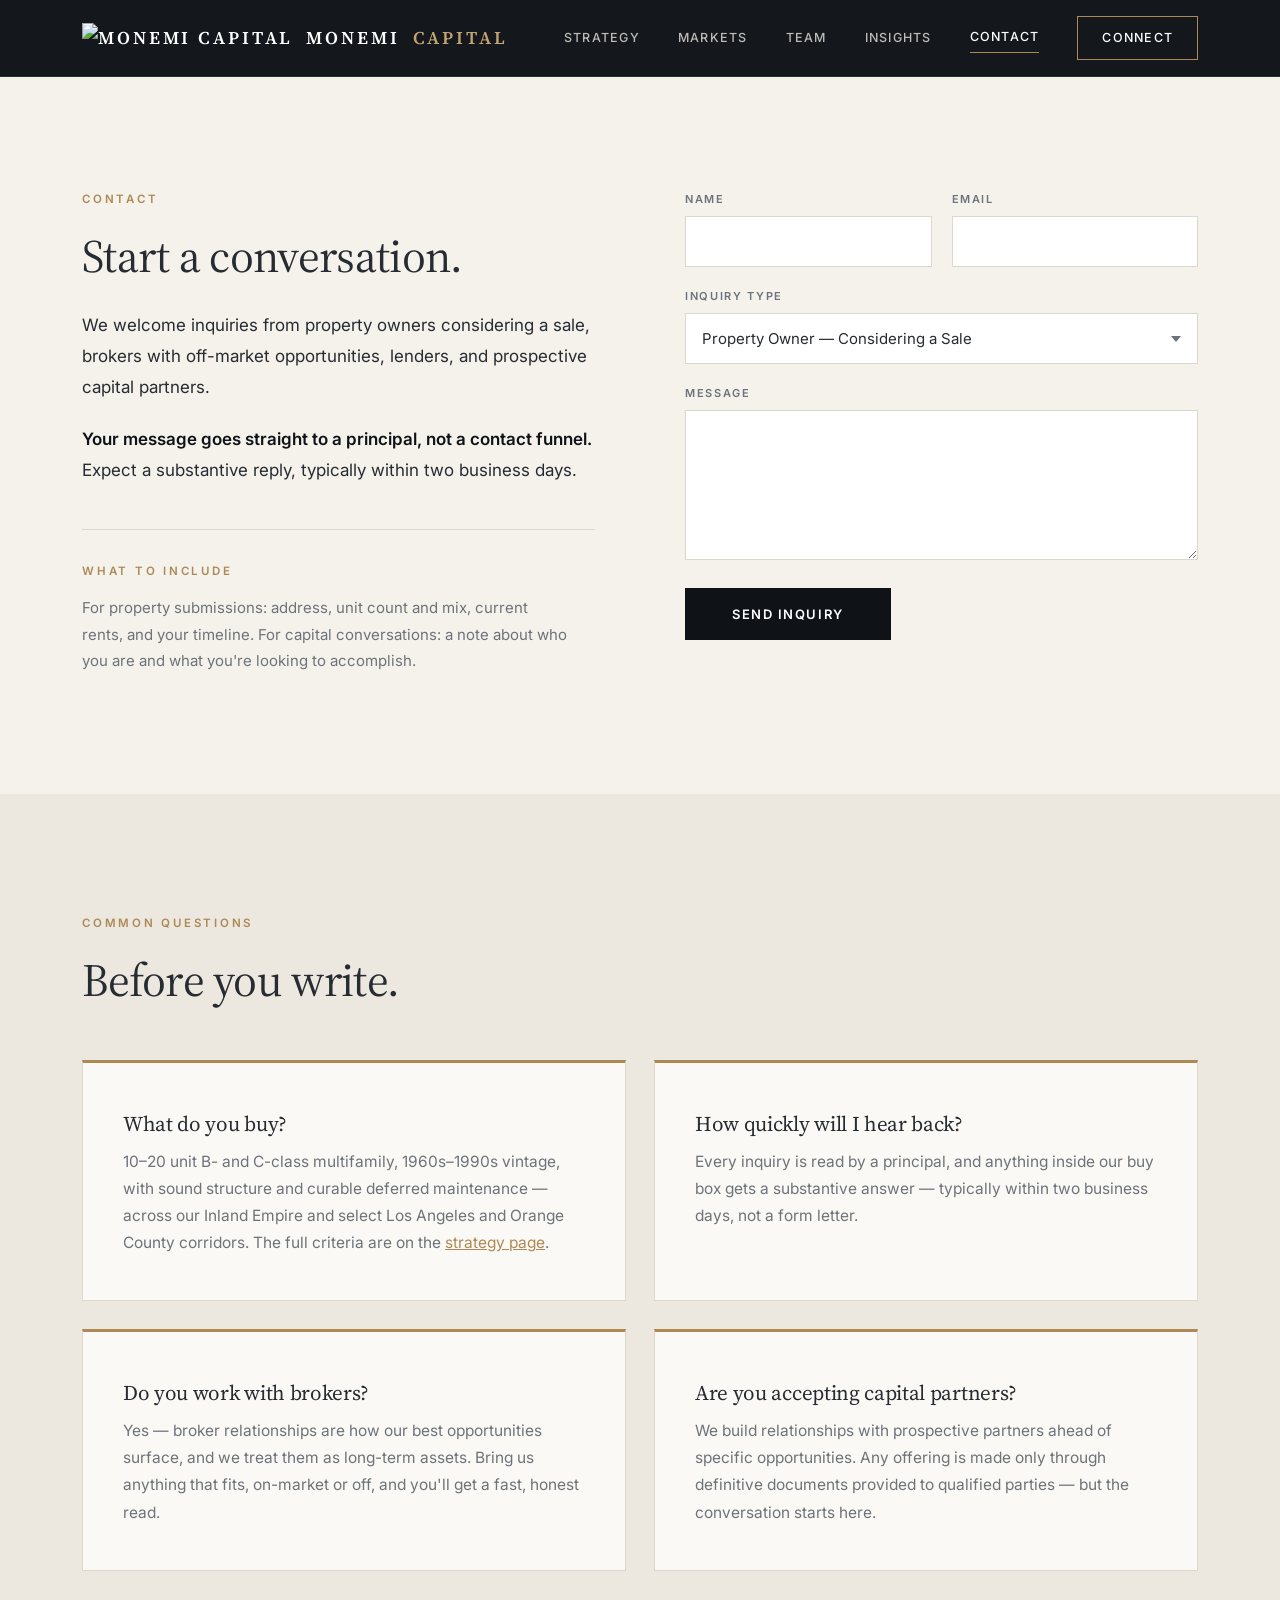
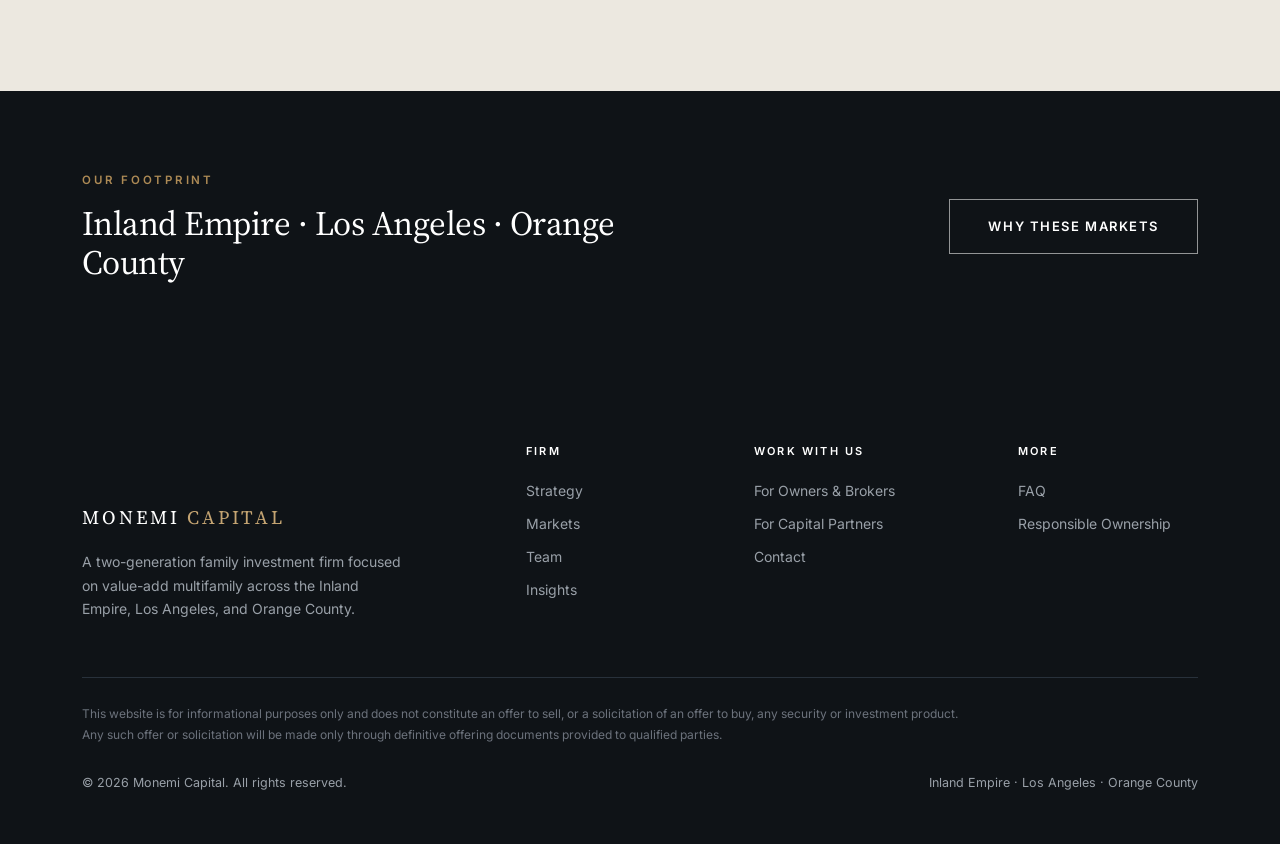
==== commit e43863f3: "Expand site: audience pages, FAQ, and Insights essays New pages: - owners.html (For Owners & Brokers" ====
--- a/contact.html
+++ b/contact.html
@@ -26,6 +26,7 @@
       <a href="strategy.html">Strategy</a>
       <a href="markets.html">Markets</a>
       <a href="team.html">Team</a>
+      <a href="insights.html">Insights</a>
       <a href="contact.html">Contact</a>
       <a class="nav-cta" href="contact.html">Connect</a>
     </div>
@@ -37,6 +38,7 @@
   <a href="strategy.html">Strategy</a>
   <a href="markets.html">Markets</a>
   <a href="team.html">Team</a>
+  <a href="insights.html">Insights</a>
   <a href="contact.html">Contact</a>
 </div>
 
@@ -131,19 +133,27 @@
         <p>A two-generation family investment firm focused on value-add multifamily across the Inland Empire, Los Angeles, and Orange County.</p>
       </div>
       <div>
-        <h4>Navigate</h4>
+        <h4>Firm</h4>
         <ul>
           <li><a href="strategy.html">Strategy</a></li>
           <li><a href="markets.html">Markets</a></li>
           <li><a href="team.html">Team</a></li>
+          <li><a href="insights.html">Insights</a></li>
+        </ul>
+      </div>
+      <div>
+        <h4>Work With Us</h4>
+        <ul>
+          <li><a href="owners.html">For Owners &amp; Brokers</a></li>
+          <li><a href="investors.html">For Capital Partners</a></li>
           <li><a href="contact.html">Contact</a></li>
         </ul>
       </div>
       <div>
-        <h4>Reach Us</h4>
+        <h4>More</h4>
         <ul>
-          <li>Inland Empire, California</li>
-          <li><a href="contact.html">Inquiry Form</a></li>
+          <li><a href="faq.html">FAQ</a></li>
+          <li><a href="responsible.html">Responsible Ownership</a></li>
         </ul>
       </div>
     </div>
--- a/styles.css
+++ b/styles.css
@@ -118,6 +118,9 @@
 }
 .nav.scrolled .nav-inner { height: 64px; }
 .wordmark {
+  display: flex;
+  align-items: center;
+  gap: 13px;
   font-family: var(--serif);
   font-size: 18px;
   font-weight: 600;
@@ -128,6 +131,7 @@
   z-index: 220;
 }
 .wordmark span { color: var(--bronze-2); }
+.wordmark img { height: 30px; width: auto; display: block; }
 .nav-links { display: flex; align-items: center; gap: 38px; }
 .nav-links a {
   color: rgba(236,233,227,.78);
@@ -527,8 +531,8 @@
 }
 .foot-grid {
   display: grid;
-  grid-template-columns: 2fr 1fr 1fr;
-  gap: 60px;
+  grid-template-columns: 2.2fr 1fr 1.2fr 1fr;
+  gap: 48px;
   padding-bottom: 56px;
   border-bottom: 1px solid var(--line-dark);
 }
@@ -541,6 +545,7 @@
   margin-bottom: 16px;
 }
 .foot-grid .fm span { color: var(--bronze-2); }
+.foot-grid .fm img { height: 44px; width: auto; display: block; margin-bottom: 16px; }
 .foot-grid p { max-width: 36ch; line-height: 1.7; }
 .foot-grid h4 {
   font-family: var(--sans);
@@ -570,6 +575,99 @@
   color: #6c727c;
   max-width: 900px;
 }
+
+/* ---------- Article / long-form ---------- */
+.post-meta {
+  display: flex;
+  flex-wrap: wrap;
+  gap: 18px;
+  align-items: center;
+  font-size: 12px;
+  font-weight: 600;
+  letter-spacing: .14em;
+  text-transform: uppercase;
+  color: var(--muted);
+  margin-bottom: 24px;
+}
+.post-meta .cat { color: var(--bronze); }
+.prose h2 { font-size: clamp(24px, 3vw, 32px); margin: 48px 0 18px; }
+.prose h3 { font-family: var(--serif); font-weight: 400; font-size: 23px; margin: 38px 0 12px; }
+.prose ul { margin: 0 0 22px; padding-left: 22px; max-width: 70ch; }
+.prose li { font-size: 17px; line-height: 1.8; margin-bottom: 10px; }
+.prose blockquote {
+  margin: 34px 0;
+  padding: 6px 0 6px 28px;
+  border-left: 3px solid var(--bronze);
+  font-family: var(--serif);
+  font-size: 23px;
+  line-height: 1.5;
+  color: var(--ink);
+}
+.byline {
+  margin-top: 44px;
+  padding-top: 26px;
+  border-top: 1px solid var(--line);
+  font-size: 14px;
+  line-height: 1.7;
+  color: var(--muted);
+}
+
+/* ---------- Insights list ---------- */
+.post-card { display: flex; flex-direction: column; }
+.post-card .cat {
+  font-size: 11px;
+  font-weight: 600;
+  letter-spacing: .18em;
+  text-transform: uppercase;
+  color: var(--bronze);
+  margin-bottom: 16px;
+}
+.post-card h3 { font-size: 24px; margin-bottom: 12px; line-height: 1.28; }
+.post-card p { font-size: 15.5px; line-height: 1.75; color: var(--muted); margin-bottom: 24px; }
+.post-card .text-link { margin-top: auto; }
+
+/* ---------- FAQ accordion ---------- */
+.faq-list { border-top: 1px solid var(--line); max-width: 900px; margin: 0 auto; }
+.faq-item { border-bottom: 1px solid var(--line); }
+.faq-item summary {
+  list-style: none;
+  cursor: pointer;
+  display: flex;
+  justify-content: space-between;
+  align-items: center;
+  gap: 24px;
+  padding: 28px 0;
+  font-family: var(--serif);
+  font-size: 21px;
+  line-height: 1.35;
+  color: var(--ink);
+}
+.faq-item summary::-webkit-details-marker { display: none; }
+.faq-item summary::after {
+  content: "+";
+  font-family: var(--sans);
+  font-size: 26px;
+  font-weight: 300;
+  color: var(--bronze);
+  flex-shrink: 0;
+}
+.faq-item[open] summary::after { content: "\2212"; }
+.faq-item .faq-a { padding: 0 0 30px; max-width: 78ch; }
+.faq-item .faq-a p { font-size: 16px; line-height: 1.8; color: var(--muted); margin-bottom: 16px; }
+.faq-item .faq-a p:last-child { margin-bottom: 0; }
+
+/* ---------- Callout panel ---------- */
+.panel {
+  background: var(--card);
+  border: 1px solid var(--line);
+  border-left: 3px solid var(--bronze);
+  padding: 38px 40px;
+}
+.panel h3 { font-size: 22px; margin-bottom: 12px; }
+.panel p { color: var(--muted); font-size: 16px; line-height: 1.75; max-width: 72ch; }
+.panel.dark { background: var(--ink-2); border-color: var(--line-dark); }
+.panel.dark h3 { color: #fff; }
+.panel.dark p { color: var(--inv-muted); }
 
 /* ---------- Reveal animations ---------- */
 .reveal {
@@ -594,6 +692,7 @@
   .member-row { grid-template-columns: 1fr; gap: 36px; }
   .monogram { max-width: 220px; }
   .detail-grid { grid-template-columns: repeat(2, 1fr); }
+  .foot-grid { grid-template-columns: 1fr 1fr; gap: 40px; }
 }
 @media (max-width: 820px) {
   .nav-links { display: none; }
